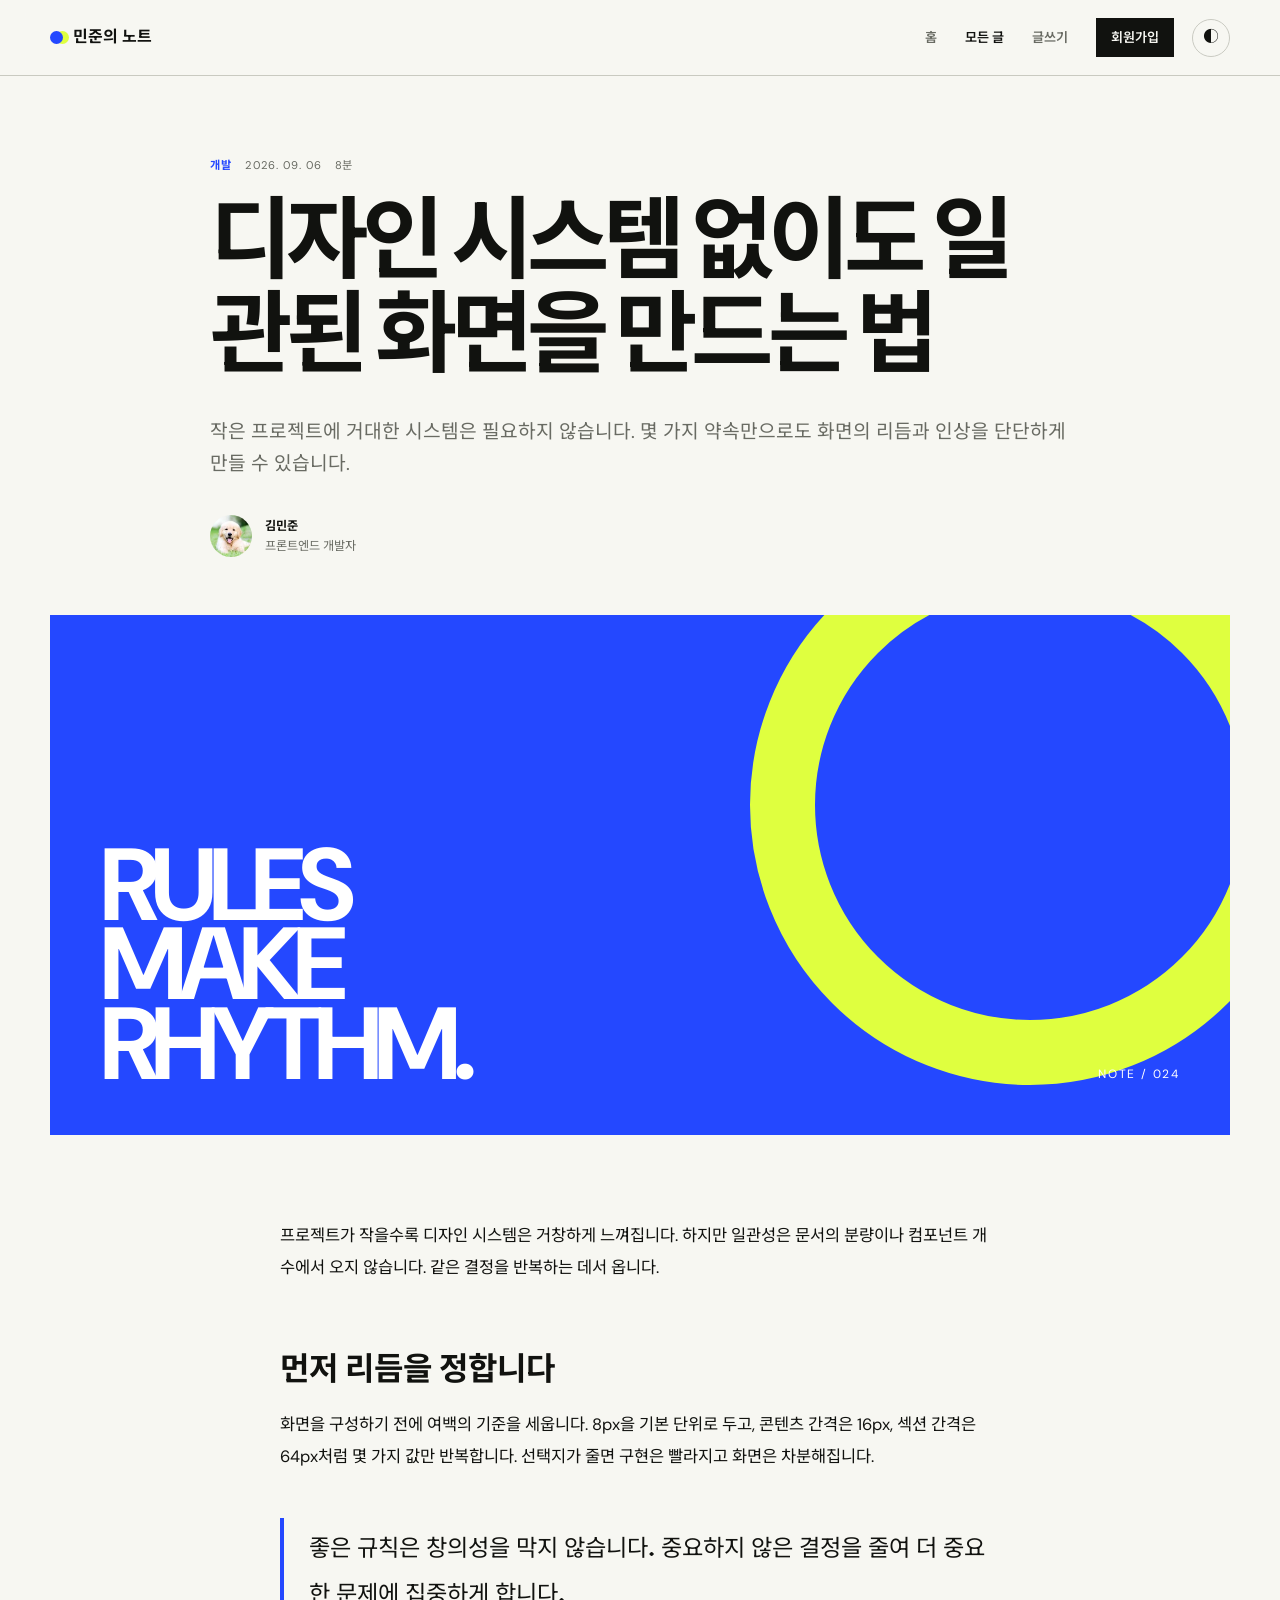
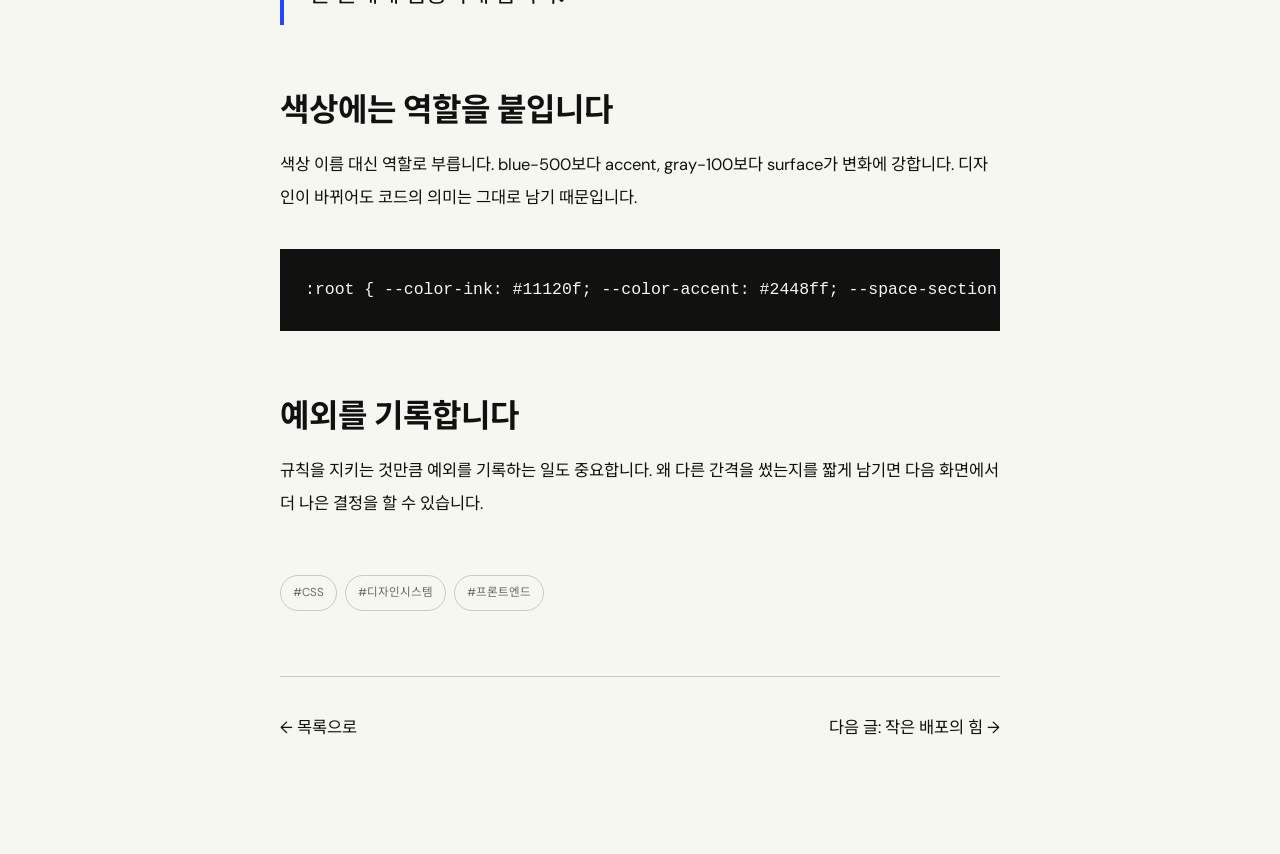
==== post.html @ 1e0efe4a "Convert profile into blog with Apps Script auth" ====
<!doctype html><html lang="ko"><head><meta charset="UTF-8"><meta name="viewport" content="width=device-width,initial-scale=1"><meta name="description" content="디자인 시스템 없이도 일관된 화면을 만드는 법"><meta name="theme-color" content="#f7f7f2"><title>디자인 시스템 없이도 일관된 화면을 만드는 법</title><link rel="stylesheet" href="css/style.css"><script src="js/main.js" defer></script></head><body><header class="site-header solid" data-header><div class="shell header-inner"><a class="wordmark" href="index.html"><span class="wordmark-dot"></span>민준의 노트</a><nav class="nav"><button class="menu-button" aria-label="메뉴 열기" aria-expanded="false" data-menu-button><span></span><span></span></button><div class="menu" data-menu><a href="index.html">홈</a><a class="active" href="posts.html">모든 글</a><a href="write.html">글쓰기</a><a class="join-link" href="signup.html">회원가입</a></div></nav><button class="theme-button" data-theme-button>◐</button></div></header><main><article><header class="article-header article-shell"><p class="post-meta"><span>개발</span><time>2026. 09. 06</time><span>8분</span></p><h1>디자인 시스템 없이도 일관된 화면을 만드는 법</h1><p class="article-lead">작은 프로젝트에 거대한 시스템은 필요하지 않습니다. 몇 가지 약속만으로도 화면의 리듬과 인상을 단단하게 만들 수 있습니다.</p><div class="article-author"><img src="assets/images/강아지.jpg" alt="김민준 프로필"><p><strong>김민준</strong><br><span>프론트엔드 개발자</span></p></div></header><div class="article-cover" aria-hidden="true"><span class="cover-type">RULES<br>MAKE<br>RHYTHM.</span><span class="cover-code">NOTE / 024</span></div><div class="article-body"><p>프로젝트가 작을수록 디자인 시스템은 거창하게 느껴집니다. 하지만 일관성은 문서의 분량이나 컴포넌트 개수에서 오지 않습니다. 같은 결정을 반복하는 데서 옵니다.</p><h2>먼저 리듬을 정합니다</h2><p>화면을 구성하기 전에 여백의 기준을 세웁니다. 8px을 기본 단위로 두고, 콘텐츠 간격은 16px, 섹션 간격은 64px처럼 몇 가지 값만 반복합니다. 선택지가 줄면 구현은 빨라지고 화면은 차분해집니다.</p><blockquote>좋은 규칙은 창의성을 막지 않습니다. 중요하지 않은 결정을 줄여 더 중요한 문제에 집중하게 합니다.</blockquote><h2>색상에는 역할을 붙입니다</h2><p>색상 이름 대신 역할로 부릅니다. blue-500보다 accent, gray-100보다 surface가 변화에 강합니다. 디자인이 바뀌어도 코드의 의미는 그대로 남기 때문입니다.</p><pre><code>:root { --color-ink: #11120f; --color-accent: #2448ff; --space-section: 7rem; }</code></pre><h2>예외를 기록합니다</h2><p>규칙을 지키는 것만큼 예외를 기록하는 일도 중요합니다. 왜 다른 간격을 썼는지를 짧게 남기면 다음 화면에서 더 나은 결정을 할 수 있습니다.</p><div class="article-tags"><span>#CSS</span><span>#디자인시스템</span><span>#프론트엔드</span></div><nav class="article-nav"><a href="posts.html">← 목록으로</a><a href="post.html">다음 글: 작은 배포의 힘 →</a></nav></div></article></main></body></html>
---- css/style.css ----
@import url('https://fonts.googleapis.com/css2?family=DM+Sans:wght@400;500;600;700&family=Noto+Sans+KR:wght@400;500;600;700&family=Young+Serif&display=swap');
:root{--bg:#f7f7f2;--paper:#fff;--ink:#11120f;--muted:#696b63;--line:#c9cac1;--accent:#2448ff;--acid:#dfff3f;--header:76px;--shell:1180px;color-scheme:light}[data-theme=dark]{--bg:#151613;--paper:#1c1d19;--ink:#f4f4ee;--muted:#a6a79e;--line:#3a3b35;--accent:#7186ff;--acid:#cde843;color-scheme:dark}*{box-sizing:border-box}html{scroll-behavior:smooth}body{margin:0;background:var(--bg);color:var(--ink);font-family:"DM Sans","Noto Sans KR",sans-serif;line-height:1.65;transition:.25s}a{color:inherit;text-decoration:none}button,input,textarea,select{font:inherit;color:inherit}.shell{width:min(calc(100% - 48px),var(--shell));margin:auto}.sr-only{position:absolute;width:1px;height:1px;margin:-1px;overflow:hidden;clip:rect(0,0,0,0)}.skip-link{position:fixed;top:-60px;left:12px;z-index:99;background:var(--ink);color:var(--bg);padding:10px 15px}.skip-link:focus{top:12px}:focus-visible{outline:3px solid var(--accent);outline-offset:4px}
.site-header{height:var(--header);position:sticky;top:0;z-index:30;background:color-mix(in srgb,var(--bg) 92%,transparent);backdrop-filter:blur(12px);border-bottom:1px solid transparent}.site-header.scrolled,.site-header.solid{border-color:var(--line)}.header-inner{height:100%;display:flex;align-items:center}.wordmark{display:inline-flex;align-items:center;gap:10px;font-weight:700}.wordmark-dot{width:13px;height:13px;border-radius:50%;background:var(--accent);box-shadow:6px 0 var(--acid)}.nav{margin-left:auto}.menu{display:flex;align-items:center;gap:28px;font-size:.82rem;font-weight:600}.menu a{color:var(--muted)}.menu a:hover,.menu a.active{color:var(--ink)}.menu .join-link{padding:9px 15px;background:var(--ink);color:var(--bg)}.theme-button{display:grid;place-items:center;width:38px;height:38px;margin-left:18px;border:1px solid var(--line);border-radius:50%;background:transparent;cursor:pointer}.menu-button{display:none;border:0;background:none}
.home-hero{min-height:calc(86svh - var(--header));display:flex;align-items:center;padding:70px 0;border-bottom:1px solid var(--line)}.hero-layout{display:grid;grid-template-columns:1.45fr .55fr;align-items:center;gap:9vw}.kicker,.eyebrow{margin:0 0 25px;color:var(--accent);font-size:.72rem;font-weight:700;letter-spacing:.16em;text-transform:uppercase}.hero-copy h1,.page-title{font-size:clamp(4.1rem,8.5vw,8.3rem);line-height:.91;letter-spacing:-.07em;margin:0 0 34px}.hero-copy h1 em,.page-title em{font-family:"Young Serif",serif;font-weight:400;color:var(--accent)}.hero-description{max-width:600px;color:var(--muted);font-size:1.08rem}.text-link,.read-link{display:inline-flex;gap:28px;align-items:center;margin-top:25px;padding-bottom:4px;border-bottom:1px solid;font-size:.84rem;font-weight:700}.hero-note{min-height:385px;padding:27px;background:var(--accent);color:#fff;display:flex;flex-direction:column;justify-content:space-between;transform:rotate(2deg);box-shadow:14px 14px var(--acid)}.note-number{font-size:3rem;font-weight:700;line-height:.85;letter-spacing:-.07em}.note-label,.note-date{font-size:.66rem;letter-spacing:.14em}.hero-note p:not(.note-label){font-family:"Young Serif",serif;font-size:1.6rem;line-height:1.35}.note-date{align-self:end}
.section{padding:115px 0;border-bottom:1px solid var(--line)}.section-head{display:flex;align-items:end;justify-content:space-between;margin-bottom:55px}.section-head h2{font-size:clamp(2.4rem,4.5vw,4.4rem);line-height:1;margin:0;letter-spacing:-.055em}.section-head .eyebrow{margin-bottom:15px}.quiet-link{font-size:.8rem;color:var(--muted);font-weight:600}.featured-post{display:grid;grid-template-columns:1.15fr .85fr;gap:6vw;align-items:center}.featured-art{position:relative;display:block;overflow:hidden;min-height:490px;background:var(--ink);color:var(--bg);padding:40px}.art-grid{position:absolute;inset:0;background-image:linear-gradient(color-mix(in srgb,var(--bg) 16%,transparent) 1px,transparent 1px),linear-gradient(90deg,color-mix(in srgb,var(--bg) 16%,transparent) 1px,transparent 1px);background-size:48px 48px}.art-type{position:relative;display:block;font-size:clamp(3.3rem,7vw,7.2rem);font-weight:700;line-height:.76;letter-spacing:-.08em}.art-index{position:absolute;right:35px;bottom:30px;color:var(--accent);font-size:.74rem;letter-spacing:.15em}.post-meta{display:flex;gap:13px;margin:0 0 20px;color:var(--muted);font-size:.7rem;letter-spacing:.08em;text-transform:uppercase}.post-meta span:first-child{color:var(--accent);font-weight:700}.featured-copy h3{font-size:clamp(2.1rem,4vw,4rem);letter-spacing:-.055em;line-height:1.12;margin:0 0 28px}.featured-copy>p:not(.post-meta){color:var(--muted)}.post-list{border-top:2px solid var(--ink)}.post-row{display:grid;grid-template-columns:55px 1.5fr 1fr 48px;gap:32px;align-items:center;padding:32px 0;border-bottom:1px solid var(--line)}.post-order{font-size:.7rem;color:var(--muted)}.post-row h3{margin:0;font-size:1.45rem;line-height:1.3}.post-row .post-meta{margin-bottom:9px}.post-excerpt{margin:0;color:var(--muted);font-size:.88rem}.round-arrow{display:grid;place-items:center;width:42px;height:42px;border:1px solid var(--line);border-radius:50%;transition:.2s}.round-arrow:hover{background:var(--accent);color:#fff;border-color:var(--accent)}
.newsletter-section{padding:100px 0;background:var(--ink);color:var(--bg)}.newsletter-inner{display:grid;grid-template-columns:1fr 1fr;gap:8vw;align-items:end}.newsletter-inner h2{font-size:clamp(2.2rem,4vw,4rem);line-height:1.15;letter-spacing:-.05em;margin:0}.newsletter-inner .eyebrow{color:var(--acid)}.subscribe-form{display:flex;border-bottom:1px solid}.subscribe-form input{flex:1;min-width:0;padding:18px 0;border:0;background:transparent;outline:0}.subscribe-form button{border:0;background:transparent;font-weight:700;cursor:pointer}.footer{padding:50px 0}.footer-inner{display:grid;grid-template-columns:1fr auto auto;gap:70px;align-items:end}.footer p{margin:10px 0 0;color:var(--muted);font-size:.75rem}.footer-links{display:flex;gap:22px;font-size:.76rem;font-weight:600}.toast{position:fixed;left:50%;bottom:25px;z-index:60;transform:translate(-50%,30px);opacity:0;background:var(--ink);color:var(--bg);padding:11px 18px;font-size:.8rem;transition:.25s}.toast.show{opacity:1;transform:translate(-50%,0)}
.page-hero{padding:90px 0 70px;border-bottom:1px solid var(--line)}.page-hero-row{display:flex;align-items:end;justify-content:space-between;gap:40px}.page-title{font-size:clamp(4rem,8vw,8rem);margin:0}.page-intro{max-width:390px;margin:0 0 13px;color:var(--muted)}.filter-bar{display:flex;align-items:center;gap:10px;padding:28px 0;border-bottom:1px solid var(--line);overflow:auto}.filter-button{white-space:nowrap;border:1px solid var(--line);border-radius:50px;padding:8px 15px;background:transparent;cursor:pointer;font-size:.78rem}.filter-button.active,.filter-button:hover{background:var(--ink);color:var(--bg)}.search-wrap{margin-left:auto;position:relative;min-width:250px}.search-wrap input{width:100%;padding:10px 35px 10px 0;border:0;border-bottom:1px solid var(--line);background:transparent;outline:0}.search-wrap span{position:absolute;right:3px;top:9px}.archive{padding:25px 0 100px}.archive .post-row{grid-template-columns:70px 1.3fr 1fr 48px}.empty-state{display:none;padding:70px;text-align:center;color:var(--muted)}.empty-state.show{display:block}
.article-header{padding:80px 0 58px}.article-shell{width:min(calc(100% - 48px),860px);margin:auto}.article-header h1{font-size:clamp(3.2rem,7vw,6.6rem);line-height:1.04;letter-spacing:-.065em;margin:0 0 35px}.article-lead{font-size:1.2rem;color:var(--muted)}.article-author{display:flex;align-items:center;gap:13px;margin-top:36px}.article-author img{width:42px;height:42px;border-radius:50%;object-fit:cover}.article-author p{margin:0;font-size:.76rem}.article-author span{color:var(--muted)}.article-cover{width:min(calc(100% - 48px),var(--shell));height:520px;margin:0 auto 85px;padding:50px;background:var(--accent);color:#fff;display:flex;justify-content:space-between;align-items:end;position:relative;overflow:hidden}.article-cover:before{content:"";position:absolute;width:430px;height:430px;border:65px solid var(--acid);border-radius:50%;right:-80px;top:-90px}.cover-type,.cover-code{position:relative}.cover-type{font-size:clamp(3.8rem,8vw,8rem);font-weight:700;line-height:.78;letter-spacing:-.08em}.cover-code{font-size:.75rem;letter-spacing:.15em}.article-body{width:min(calc(100% - 48px),720px);margin:0 auto 110px;font-size:1.03rem;line-height:1.95}.article-body h2{font-size:2rem;line-height:1.3;margin:65px 0 18px}.article-body p{margin:0 0 27px}.article-body blockquote{margin:45px 0;padding:8px 0 8px 25px;border-left:4px solid var(--accent);font-family:"Young Serif","Noto Sans KR",serif;font-size:1.45rem}.article-body pre{overflow:auto;margin:35px 0;padding:25px;background:var(--ink);color:var(--bg)}.article-tags{display:flex;gap:8px;margin-top:55px}.article-tags span{border:1px solid var(--line);border-radius:50px;padding:6px 12px;color:var(--muted);font-size:.72rem}.article-nav{border-top:1px solid var(--line);padding-top:35px;margin-top:65px;display:flex;justify-content:space-between}
.form-page{min-height:calc(100svh - var(--header));display:grid;grid-template-columns:.8fr 1.2fr}.form-aside{background:var(--accent);color:#fff;padding:7vw;display:flex;flex-direction:column;justify-content:space-between}.form-aside .eyebrow{color:var(--acid)}.form-aside h1{font-size:clamp(3rem,6vw,6rem);line-height:.98;letter-spacing:-.065em;margin:0}.aside-quote{max-width:350px;font-family:"Young Serif","Noto Sans KR",serif;font-size:1.25rem}.form-main{padding:7vw;display:grid;align-content:center}.form-main-inner{width:min(100%,540px);margin:auto}.form-main h2{font-size:2.3rem;margin:0}.form-description{color:var(--muted);margin:5px 0 40px}.stack-form{display:grid;gap:22px}.field{display:grid;gap:8px}.field label{font-size:.78rem;font-weight:700}.field input,.field textarea,.field select{width:100%;border:1px solid var(--line);background:var(--paper);padding:13px 14px;outline:0}.field textarea{min-height:300px;resize:vertical}.field input:focus,.field textarea:focus,.field select:focus{border-color:var(--accent);box-shadow:0 0 0 3px color-mix(in srgb,var(--accent) 15%,transparent)}.field-help{font-size:.7rem;color:var(--muted);margin:0}.checkbox-field{display:flex;gap:10px;color:var(--muted);font-size:.78rem}.primary-button{border:0;background:var(--ink);color:var(--bg);padding:14px 18px;font-weight:700;cursor:pointer}.primary-button:hover{background:var(--accent);color:#fff}.form-foot{text-align:center;margin-top:25px;color:var(--muted);font-size:.78rem}.form-foot a{color:var(--accent);font-weight:700}.write-page{padding:75px 0 110px}.write-layout{display:grid;grid-template-columns:260px 1fr;gap:7vw}.write-sidebar{border-right:1px solid var(--line);padding-right:35px}.write-sidebar h1{font-size:2.8rem;margin:0}.write-sidebar p,.draft-status{color:var(--muted);font-size:.8rem}.draft-status{margin-top:45px;padding-top:20px;border-top:1px solid var(--line)}.write-actions{display:flex;justify-content:space-between}.secondary-button{border:1px solid var(--line);background:transparent;padding:13px 18px;cursor:pointer}.reveal{opacity:0;transform:translateY(18px);transition:.65s}.reveal.visible{opacity:1;transform:none}
@media(max-width:820px){.shell,.article-shell,.article-cover,.article-body{width:min(calc(100% - 32px),var(--shell))}.menu-button{display:flex;width:38px;height:38px;flex-direction:column;justify-content:center;gap:7px}.menu-button span{width:21px;height:1px;background:currentColor}.menu{position:fixed;top:var(--header);left:0;right:0;display:none;flex-direction:column;align-items:stretch;padding:25px 24px;background:var(--bg);border-bottom:1px solid var(--line)}.menu.open{display:flex}.theme-button{margin-left:8px}.hero-layout,.featured-post,.newsletter-inner{grid-template-columns:1fr}.hero-copy h1{font-size:clamp(3.6rem,17vw,6rem)}.hero-note{width:min(360px,90%);min-height:320px;margin:25px auto}.section{padding:80px 0}.featured-art{min-height:380px}.post-row,.archive .post-row{grid-template-columns:35px 1fr 42px;gap:17px}.post-excerpt{display:none}.footer-inner{grid-template-columns:1fr;gap:25px;align-items:start}.page-hero-row{display:block}.page-intro{margin-top:25px}.filter-bar{flex-wrap:wrap}.search-wrap{order:2;margin:10px 0 0;min-width:100%}.article-cover{height:400px}.form-page{grid-template-columns:1fr}.form-aside{min-height:380px;padding:55px 24px}.form-main{padding:65px 24px}.write-layout{grid-template-columns:1fr}.write-sidebar{border:0;border-bottom:1px solid var(--line);padding:0 0 25px}}@media(max-width:520px){.hero-copy h1,.page-title{font-size:3.35rem}.featured-art{min-height:320px;padding:25px}.art-type{font-size:3rem}.post-row,.archive .post-row{grid-template-columns:1fr 42px}.post-order{display:none}.newsletter-inner{gap:40px}.subscribe-form{display:grid;border:0}.article-cover{height:290px;padding:25px}.cover-type{font-size:3.4rem}.article-nav{gap:25px;flex-direction:column}.form-aside h1{font-size:3.2rem}}@media(prefers-reduced-motion:reduce){*,*:before,*:after{transition-duration:.01ms!important}.reveal{opacity:1;transform:none}}
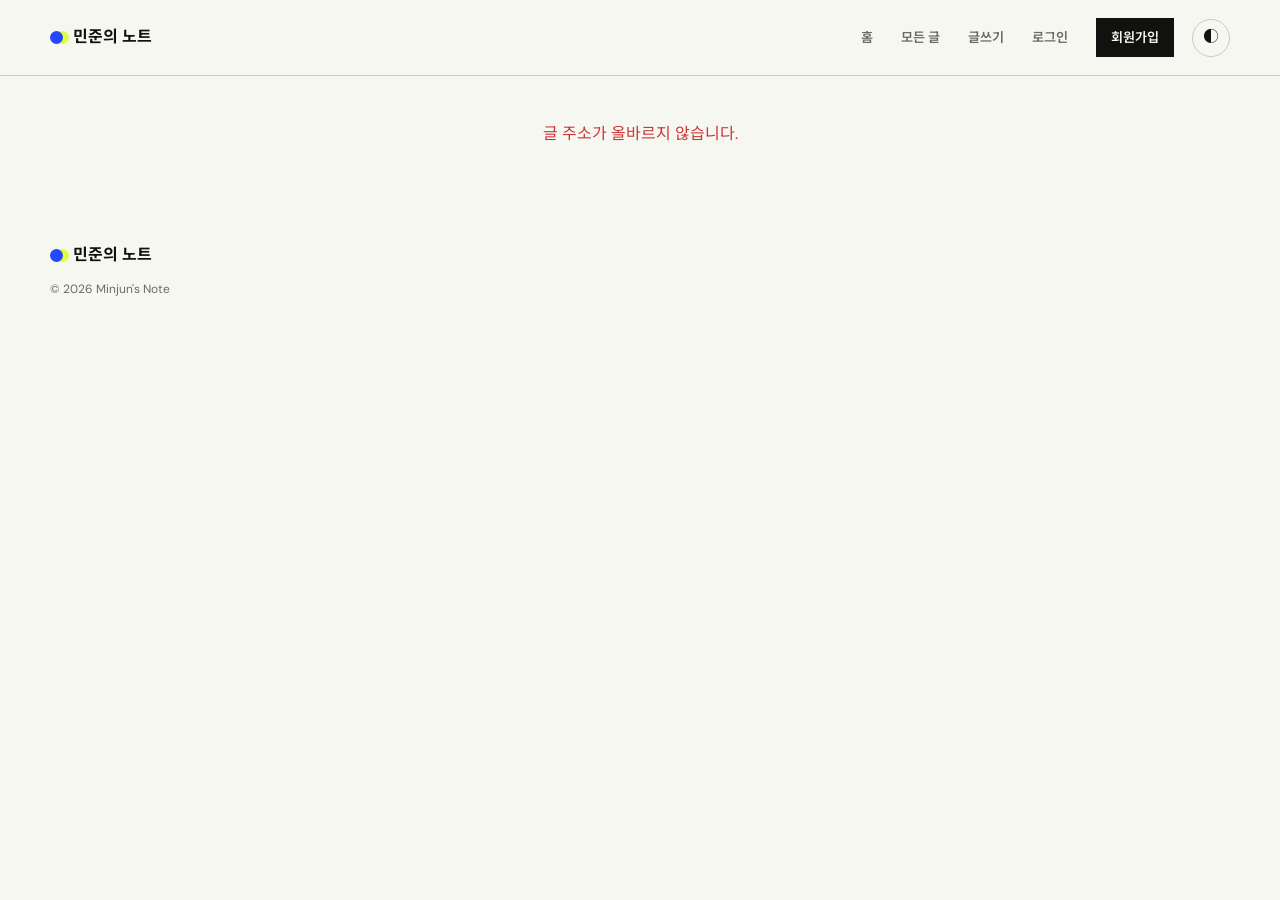
==== commit 1c7c39f9: "Remove dummy content and improve cached loading" ====
--- a/post.html
+++ b/post.html
@@ -1 +1,3 @@
-<!doctype html><html lang="ko"><head><meta charset="UTF-8"><meta name="viewport" content="width=device-width,initial-scale=1"><meta name="description" content="디자인 시스템 없이도 일관된 화면을 만드는 법"><meta name="theme-color" content="#f7f7f2"><title>디자인 시스템 없이도 일관된 화면을 만드는 법</title><link rel="stylesheet" href="css/style.css"><script src="js/main.js" defer></script></head><body><header class="site-header solid" data-header><div class="shell header-inner"><a class="wordmark" href="index.html"><span class="wordmark-dot"></span>민준의 노트</a><nav class="nav"><button class="menu-button" aria-label="메뉴 열기" aria-expanded="false" data-menu-button><span></span><span></span></button><div class="menu" data-menu><a href="index.html">홈</a><a class="active" href="posts.html">모든 글</a><a href="write.html">글쓰기</a><a class="join-link" href="signup.html">회원가입</a></div></nav><button class="theme-button" data-theme-button>◐</button></div></header><main><article><header class="article-header article-shell"><p class="post-meta"><span>개발</span><time>2026. 09. 06</time><span>8분</span></p><h1>디자인 시스템 없이도 일관된 화면을 만드는 법</h1><p class="article-lead">작은 프로젝트에 거대한 시스템은 필요하지 않습니다. 몇 가지 약속만으로도 화면의 리듬과 인상을 단단하게 만들 수 있습니다.</p><div class="article-author"><img src="assets/images/강아지.jpg" alt="김민준 프로필"><p><strong>김민준</strong><br><span>프론트엔드 개발자</span></p></div></header><div class="article-cover" aria-hidden="true"><span class="cover-type">RULES<br>MAKE<br>RHYTHM.</span><span class="cover-code">NOTE / 024</span></div><div class="article-body"><p>프로젝트가 작을수록 디자인 시스템은 거창하게 느껴집니다. 하지만 일관성은 문서의 분량이나 컴포넌트 개수에서 오지 않습니다. 같은 결정을 반복하는 데서 옵니다.</p><h2>먼저 리듬을 정합니다</h2><p>화면을 구성하기 전에 여백의 기준을 세웁니다. 8px을 기본 단위로 두고, 콘텐츠 간격은 16px, 섹션 간격은 64px처럼 몇 가지 값만 반복합니다. 선택지가 줄면 구현은 빨라지고 화면은 차분해집니다.</p><blockquote>좋은 규칙은 창의성을 막지 않습니다. 중요하지 않은 결정을 줄여 더 중요한 문제에 집중하게 합니다.</blockquote><h2>색상에는 역할을 붙입니다</h2><p>색상 이름 대신 역할로 부릅니다. blue-500보다 accent, gray-100보다 surface가 변화에 강합니다. 디자인이 바뀌어도 코드의 의미는 그대로 남기 때문입니다.</p><pre><code>:root { --color-ink: #11120f; --color-accent: #2448ff; --space-section: 7rem; }</code></pre><h2>예외를 기록합니다</h2><p>규칙을 지키는 것만큼 예외를 기록하는 일도 중요합니다. 왜 다른 간격을 썼는지를 짧게 남기면 다음 화면에서 더 나은 결정을 할 수 있습니다.</p><div class="article-tags"><span>#CSS</span><span>#디자인시스템</span><span>#프론트엔드</span></div><nav class="article-nav"><a href="posts.html">← 목록으로</a><a href="post.html">다음 글: 작은 배포의 힘 →</a></nav></div></article></main></body></html>
+<!doctype html>
+<html lang="ko"><head><meta charset="UTF-8"><meta name="viewport" content="width=device-width,initial-scale=1"><meta name="description" content="민준의 노트 게시글"><meta name="theme-color" content="#f7f7f2"><title>글 — 민준의 노트</title><link rel="preconnect" href="https://script.google.com"><link rel="stylesheet" href="css/style.css"><script src="js/config.js" defer></script><script src="js/main.js" defer></script></head>
+<body><a class="skip-link" href="#main-content">본문으로 바로가기</a><header class="site-header solid" data-header><div class="shell header-inner"><a class="wordmark" href="index.html"><span class="wordmark-dot"></span>민준의 노트</a><nav class="nav" aria-label="주요 메뉴"><button class="menu-button" type="button" aria-label="메뉴 열기" aria-expanded="false" data-menu-button><span></span><span></span></button><div class="menu" data-menu><a href="index.html">홈</a><a href="posts.html">모든 글</a><a href="write.html">글쓰기</a><a class="join-link" href="signup.html">회원가입</a></div></nav><button class="theme-button" type="button" data-theme-button>◐</button></div></header><main id="main-content"><p class="crud-state">글을 불러오는 중입니다…</p></main><footer class="footer"><div class="shell footer-inner"><div><a class="wordmark" href="index.html"><span class="wordmark-dot"></span>민준의 노트</a><p>© <span data-year></span> Minjun's Note</p></div></div></footer><div class="toast" data-toast></div></body></html>
--- a/css/style.css
+++ b/css/style.css
@@ -1,4 +1,6 @@
 @import url('https://fonts.googleapis.com/css2?family=DM+Sans:wght@400;500;600;700&family=Noto+Sans+KR:wght@400;500;600;700&family=Young+Serif&display=swap');
+.profile-posts{grid-column:1/-1;margin-top:45px;padding-top:65px;border-top:1px solid var(--line)}.profile-posts-head{display:flex;align-items:end;justify-content:space-between;gap:24px;margin-bottom:28px}.profile-posts-head .eyebrow{margin-bottom:8px}.profile-posts-head h2{margin:0;font-size:clamp(2rem,4vw,3.6rem);letter-spacing:-.05em}.my-post-list{border-top:2px solid var(--ink)}.my-post-row{display:grid;grid-template-columns:1fr auto;gap:35px;align-items:center;padding:28px 0;border-bottom:1px solid var(--line)}.my-post-row h3{margin:0 0 7px;font-size:1.35rem}.my-post-row>div>p:last-child{margin:0;color:var(--muted);font-size:.85rem}.my-post-actions{display:flex;gap:8px}.danger-button{padding:12px 17px;border:1px solid #d64545;background:transparent;color:#c93636;cursor:pointer}.danger-button:hover{background:#c93636;color:#fff}.crud-state{width:100%;margin:0;padding:45px 20px;text-align:center;color:var(--muted)}.crud-state.error,.auth-message.error{color:#c93636}.author-avatar{width:42px;height:42px;display:grid;place-items:center;border-radius:50%;background:var(--accent);color:#fff;font-weight:700}@media(max-width:650px){.profile-posts-head,.my-post-row{align-items:stretch;grid-template-columns:1fr;flex-direction:column}.profile-posts-head .primary-button{align-self:flex-start}.my-post-actions{justify-content:flex-start}}
+.profile-page{min-height:calc(100svh - var(--header));display:grid;align-items:center;padding:80px 0}.profile-layout{display:grid;grid-template-columns:1fr minmax(420px,.75fr);gap:9vw;align-items:center}.profile-intro h1{font-size:clamp(4rem,8vw,8rem);line-height:.9;letter-spacing:-.07em;margin:0 0 28px}.profile-intro h1 em{font-family:"Young Serif",serif;font-weight:400;color:var(--accent)}.profile-intro>p:last-child{color:var(--muted)}.profile-card{padding:45px;border:1px solid var(--line);background:var(--paper);box-shadow:14px 14px var(--acid)}.profile-avatar{width:88px;height:88px;display:grid;place-items:center;margin-bottom:35px;border-radius:50%;overflow:hidden;background:var(--accent);color:#fff;font-size:1.15rem;font-weight:700}.profile-avatar span{max-width:70px;overflow:hidden;text-overflow:ellipsis;white-space:nowrap}.profile-label{margin:0 0 5px;color:var(--muted);font-size:.7rem;font-weight:700;letter-spacing:.12em;text-transform:uppercase}.profile-card h2{margin:0;font-size:2.2rem}.profile-detail{margin-top:28px;padding-top:25px;border-top:1px solid var(--line)}.profile-detail p:last-child{margin:0;overflow-wrap:anywhere}.profile-actions{display:flex;gap:12px;margin-top:40px}.profile-actions a{text-align:center}.profile-actions .primary-button{margin-left:auto}@media(max-width:820px){.profile-page{padding:55px 0 80px}.profile-layout{grid-template-columns:1fr;gap:45px}.profile-intro h1{font-size:clamp(3.5rem,16vw,5rem)}.profile-card{padding:32px}}@media(max-width:520px){.profile-layout{width:min(calc(100% - 40px),var(--shell))}.profile-card{padding:25px;box-shadow:9px 9px var(--acid)}.profile-actions{align-items:stretch;flex-direction:column}.profile-actions .primary-button{margin-left:0}}
 :root{--bg:#f7f7f2;--paper:#fff;--ink:#11120f;--muted:#696b63;--line:#c9cac1;--accent:#2448ff;--acid:#dfff3f;--header:76px;--shell:1180px;color-scheme:light}[data-theme=dark]{--bg:#151613;--paper:#1c1d19;--ink:#f4f4ee;--muted:#a6a79e;--line:#3a3b35;--accent:#7186ff;--acid:#cde843;color-scheme:dark}*{box-sizing:border-box}html{scroll-behavior:smooth}body{margin:0;background:var(--bg);color:var(--ink);font-family:"DM Sans","Noto Sans KR",sans-serif;line-height:1.65;transition:.25s}a{color:inherit;text-decoration:none}button,input,textarea,select{font:inherit;color:inherit}.shell{width:min(calc(100% - 48px),var(--shell));margin:auto}.sr-only{position:absolute;width:1px;height:1px;margin:-1px;overflow:hidden;clip:rect(0,0,0,0)}.skip-link{position:fixed;top:-60px;left:12px;z-index:99;background:var(--ink);color:var(--bg);padding:10px 15px}.skip-link:focus{top:12px}:focus-visible{outline:3px solid var(--accent);outline-offset:4px}
 .site-header{height:var(--header);position:sticky;top:0;z-index:30;background:color-mix(in srgb,var(--bg) 92%,transparent);backdrop-filter:blur(12px);border-bottom:1px solid transparent}.site-header.scrolled,.site-header.solid{border-color:var(--line)}.header-inner{height:100%;display:flex;align-items:center}.wordmark{display:inline-flex;align-items:center;gap:10px;font-weight:700}.wordmark-dot{width:13px;height:13px;border-radius:50%;background:var(--accent);box-shadow:6px 0 var(--acid)}.nav{margin-left:auto}.menu{display:flex;align-items:center;gap:28px;font-size:.82rem;font-weight:600}.menu a{color:var(--muted)}.menu a:hover,.menu a.active{color:var(--ink)}.menu .join-link{padding:9px 15px;background:var(--ink);color:var(--bg)}.theme-button{display:grid;place-items:center;width:38px;height:38px;margin-left:18px;border:1px solid var(--line);border-radius:50%;background:transparent;cursor:pointer}.menu-button{display:none;border:0;background:none}
 .home-hero{min-height:calc(86svh - var(--header));display:flex;align-items:center;padding:70px 0;border-bottom:1px solid var(--line)}.hero-layout{display:grid;grid-template-columns:1.45fr .55fr;align-items:center;gap:9vw}.kicker,.eyebrow{margin:0 0 25px;color:var(--accent);font-size:.72rem;font-weight:700;letter-spacing:.16em;text-transform:uppercase}.hero-copy h1,.page-title{font-size:clamp(4.1rem,8.5vw,8.3rem);line-height:.91;letter-spacing:-.07em;margin:0 0 34px}.hero-copy h1 em,.page-title em{font-family:"Young Serif",serif;font-weight:400;color:var(--accent)}.hero-description{max-width:600px;color:var(--muted);font-size:1.08rem}.text-link,.read-link{display:inline-flex;gap:28px;align-items:center;margin-top:25px;padding-bottom:4px;border-bottom:1px solid;font-size:.84rem;font-weight:700}.hero-note{min-height:385px;padding:27px;background:var(--accent);color:#fff;display:flex;flex-direction:column;justify-content:space-between;transform:rotate(2deg);box-shadow:14px 14px var(--acid)}.note-number{font-size:3rem;font-weight:700;line-height:.85;letter-spacing:-.07em}.note-label,.note-date{font-size:.66rem;letter-spacing:.14em}.hero-note p:not(.note-label){font-family:"Young Serif",serif;font-size:1.6rem;line-height:1.35}.note-date{align-self:end}
